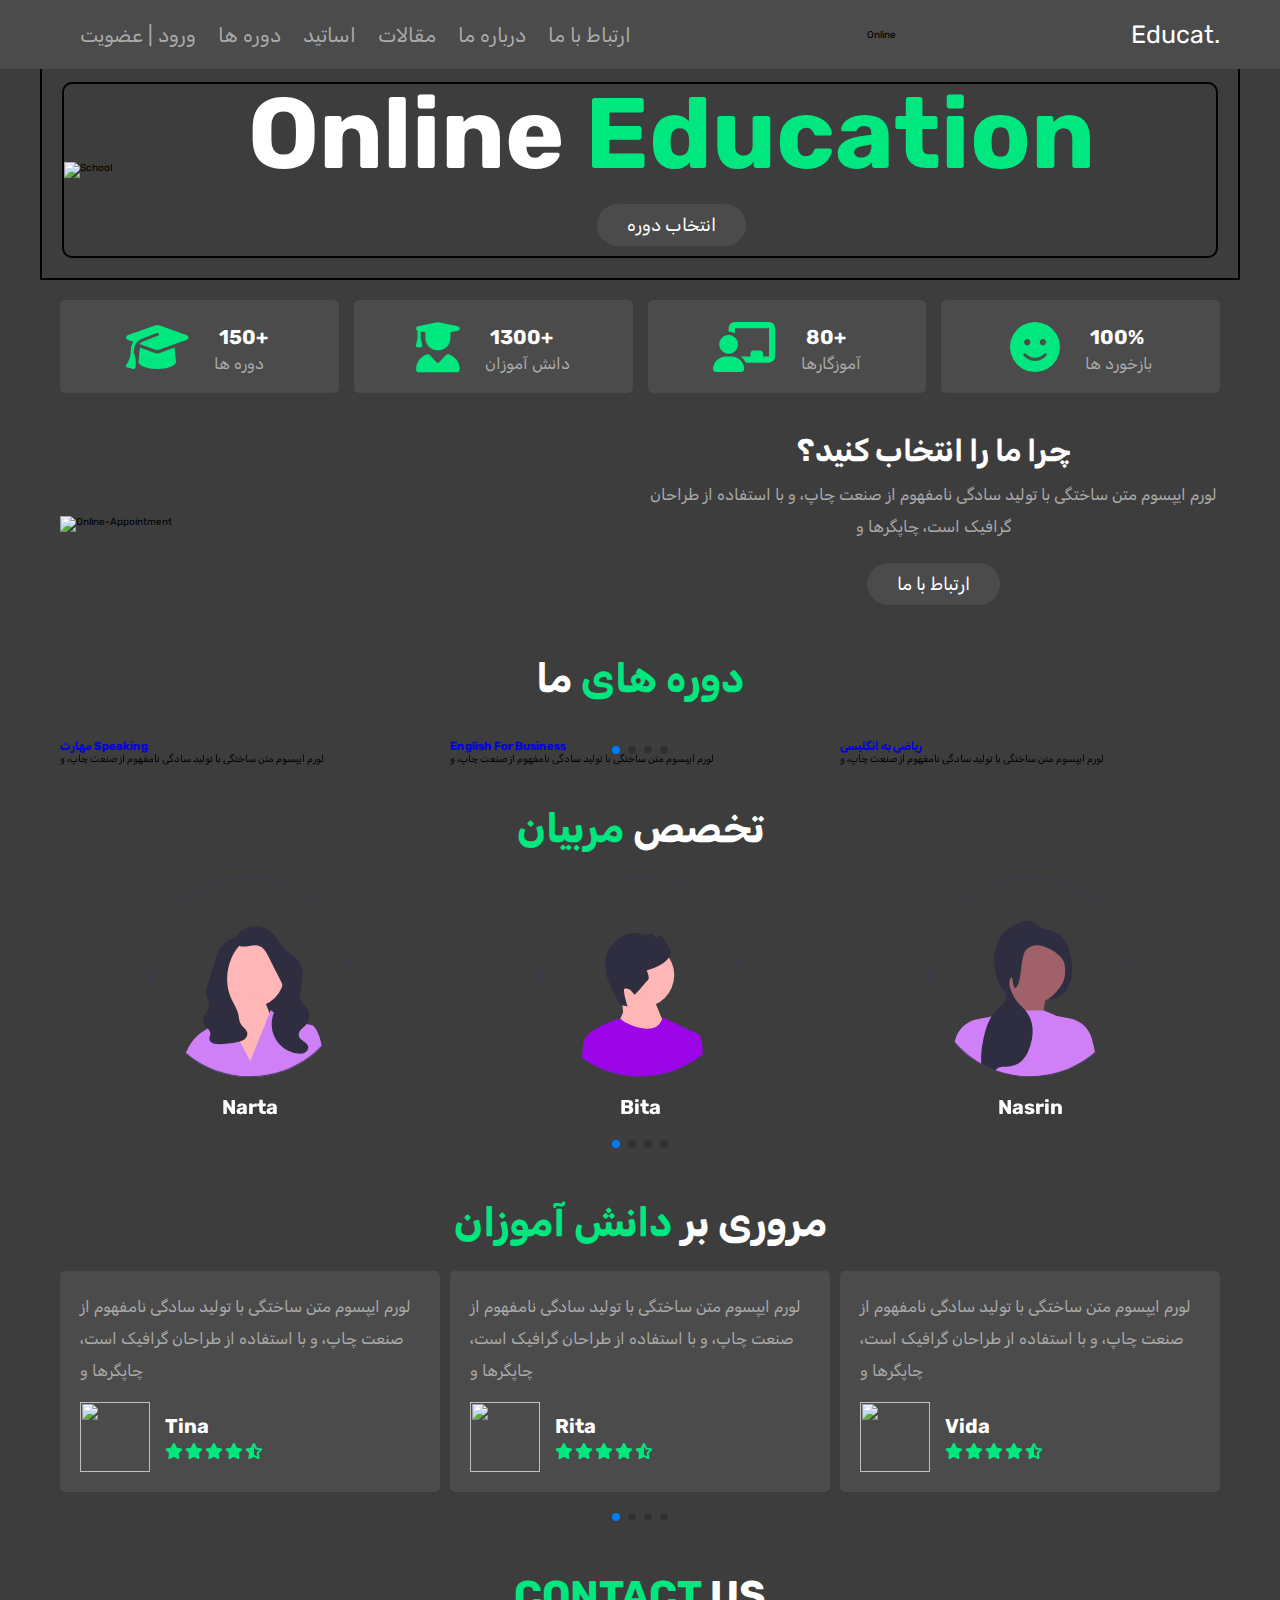
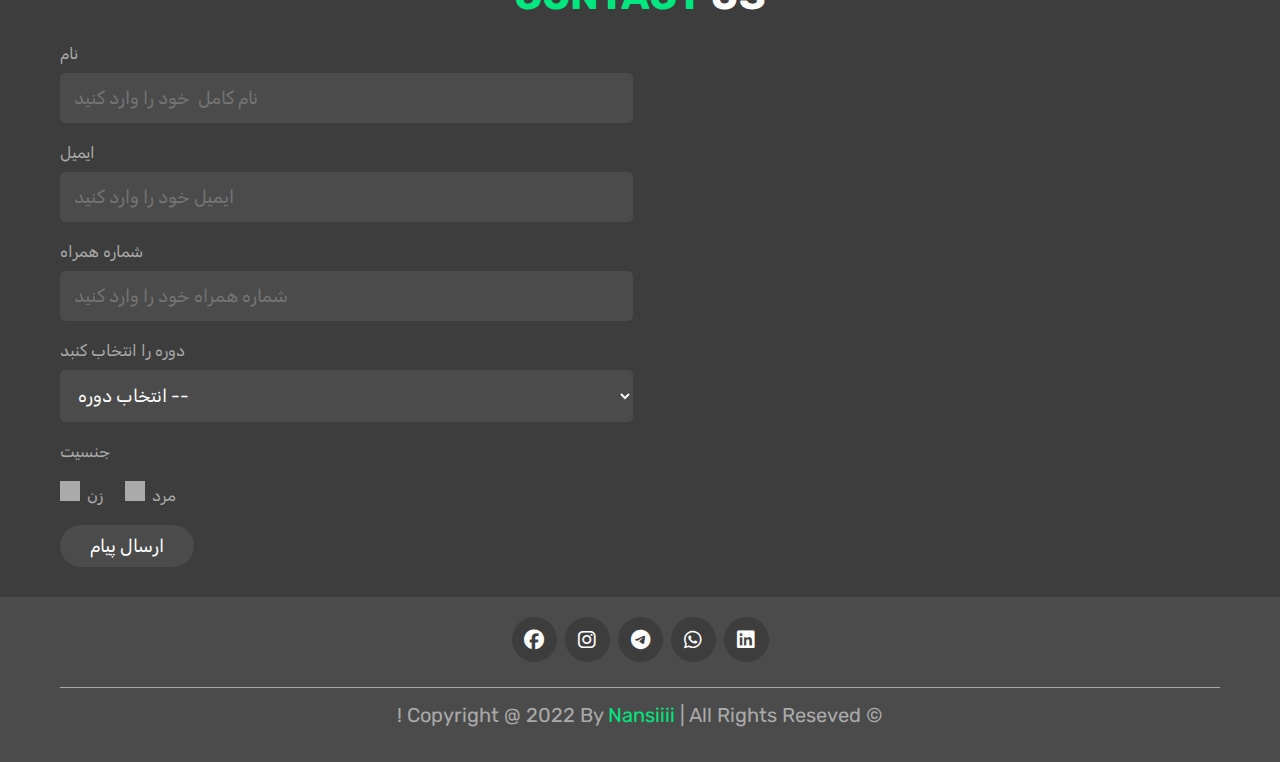
==== index.html @ decacab7 "7. static home page" ====
<!DOCTYPE html>
<html lang="fa">
<head>
    <meta charset="UTF-8">
    <meta http-equiv="X-UA-Compatible" content="IE=edge">
    <meta name="viewport" content="width=device-width, initial-scale=1.0">
    <!-- font awesome cdn link -->
    <link rel="stylesheet" href="https://cdnjs.cloudflare.com/ajax/libs/font-awesome/6.3.0/css/all.min.css">

    <!-- <link rel="stylesheet" href="/localcdn/cdnlocal.css"> -->

    <!-- custom css file link -->
    <link rel="stylesheet" href="css/style.css">
    <title>Document</title>
    <!-- swiper css link -->
    <link rel="stylesheet" href="https://cdn.jsdelivr.net/npm/swiper@9/swiper-bundle.min.css"
/>
</head>
<body>
    <!-- header Start -->
    <header class="header">

        <section class="flex">

            <div id="menu-btn" class="fas fa-bars"></div>

            <nav class="navbar">
                <a href="#contact">ارتباط با ما</a>
                <a href="#about">درباره ما</a>
                <a href="#teachers">مقالات</a>
                <a href="#review">اساتید</a>
                <a href="#courses">دوره ها</a>
                <a href="pages/login-form.html">ورود | عضویت</a>
            </nav>

            <p id="online">online</p>

            <a href="index.html" class="logo">educat.</a>

        </section>
    </header>
    <!-- header End -->

    <!-- home section Start -->
    <section class="home" id="home">
        <div class="row">

            
            <div class="image">
                <img src="images/grapy-boys-going-to-school-together.png" alt="school">
            </div>

            <div class="content">
                <h3>online <span>education</span></h3>
                <!-- <h3>آنلاین <span>آموزش</span></h3> -->
                <a href="#contact" class="btn">انتخاب دوره</a>
            </div>

        </div>
    </section>
    <!-- home section End -->

    <!-- counter section Start -->
    <section class="count">
        <div class="box-container">

            <div class="box">
                <i class="fas fa-graduation-cap"></i>
                <div class="content">
                    <h3>150+</h3>
                    <p>دوره ها</p>
                </div>
            </div>

            <div class="box">
                <i class="fas fa-user-graduate"></i>
                <div class="content">
                    <h3>1300+</h3>
                    <p>دانش آموزان</p>
                </div>
            </div>

            <div class="box">
                <i class="fas fa-chalkboard-user"></i>
                <div class="content">
                    <h3>80+</h3>
                    <p>آموزگارها</p>
                </div>
            </div>

            <div class="box">
                <i class="fas fa-face-smile"></i>
                <div class="content">
                    <h3>100%</h3>
                    <p>بازخورد ها</p>
                </div>
            </div>

        </div>
    </section>
    <!-- counter section End -->

    <!-- about section Start -->

    <section class="about" id="about">
        <div class="row">
            <div class="image">
                <img src="images/grapy-online-appointment-with-a-psychologist.png" alt="online-appointment">
            </div>

            <div class="content">
                <h3>چرا ما را انتخاب کنید؟</h3>
                <p>
                    لورم ایپسوم متن ساختگی با تولید سادگی نامفهوم از صنعت چاپ، 
                    و با استفاده از طراحان گرافیک است، چاپگرها و 
                </p>
                <a href="contact" class="btn">ارتباط با ما</a>
            </div>
        </div>
    </section>


    <!-- about section End -->

    <!-- courses section Start -->
    <section class="courses" id="coursess">
        <h1 class="heading"><span>دوره های</span>  ما </h1>
        <div class="course-slider swiper">
            <div class="swiper-wrapper" id="course-wraper">

                <!-- <div class="course-slide swiper-slide">
                    <img src="images/grapy-man-studies-online-1.png" alt="">
                    <h3><a href="pages/courses.html?course_title=مهارت Speaking">لغات 504</a></h3>
                    <p>لورم ایپسوم متن ساختگی با تولید سادگی نامفهوم از صنعت چاپ، و </p>
                </div> -->

            </div>

            <div class="swiper-pagination"></div>
            
        </div>
    </section>
    <!-- courses section End -->

    <!-- teachers section Start -->
    <section class="teachers" id="teachers">
            <h1 class="heading">تخصص <span>مربیان</span></h1>
            <div class="swiper teachers-slider">
                <div class="swiper-wrapper" id="teachers-wrapper">

                    <!-- <div class="swiper-slide slide">
                        <img src="images/undraw_female_avatar_efig.svg" alt="">
                        <div class="share">
                            <a href="" class="fab fa-instagram"></a>
                            <a href="" class="fab fa-telegram"></a>
                            <a href="" class="fab fa-whatsapp"></a>
                            <a href="" class="fab fa-linkedin"></a>
                        </div>
                        <h3>Nasrin</h3>
                    </div> -->

                </div>
                
                <div class="swiper-pagination"></div>
                
            </div>
    </section>
    <!-- teachers section End -->

    <!-- reviews section Start -->
    <section class="reviwes" id="reviews">
        <h1 class="heading">مروری بر <span>دانش آموزان </span></h1>
        <div class="swiper reviews-slider">
            <div class="swiper-wrapper" id="students-wrapper">

                <!-- <div class="swiper-slide slide">
                    <p>لورم ایپسوم متن ساختگی با تولید سادگی نامفهوم از صنعت چاپ، 
                        و با استفاده از طراحان گرافیک است، چاپگرها و 
                    </p>
                    <div class="user">
                        <img src="images/student/casual-life-3d-young-woman-working-on-laptop-and-showing-v-sign.png" alt="">
                        <div class="user-info">
                            <h3>sssss</h3>
                            <div class="stars">
                                <i class="fas fa-star"></i>
                                <i class="fas fa-star"></i>
                                <i class="fas fa-star"></i>
                                <i class="fas fa-star"></i>
                                <i class="fas fa-star-half-alt"></i>
                            </div>
                        </div>
                    </div>
                </div> -->

            </div>

            <div class="swiper-pagination"></div>

        </div>
    </section>
    <!-- reviews section End -->

    <!-- contact section Start -->
    <section class="contact" id="contact">
        <h2 class="heading"><span>contact</span> us</h2>
        <div class="row">
            
            <form action="" method="post">
                <label for="name">نام</label>
                <input type="text" name="name" required placeholder="نام کامل  خود را وارد کنید" maxlength="50" class="box">
                <label for="email">ایمیل</label>
                <input type="email" name="email" required placeholder="ایمیل خود را وارد کنید" maxlength="50" class="box">
                <label for="number">شماره همراه</label>
                <input type="number" name="number" required placeholder="شماره همراه خود را وارد کنید" max="999999999" min="0" class="box" onkeypress="if(this.value.length == 10) return false;">
                <label for="">دوره را انتخاب کنبد</label>
                <select name="courses" class="box" required>
                    <option value="" disabled selected>انتخاب دوره --</option>
                    <option value="504 words">لغات 504</option>
                    <option value="1100 words">لغات 1100</option>
                    <option value="math">ریاضی به انگلیسی</option>
                    <option value="English for Business">English for Business</option>
                    <option value="Speaking">Speaking  مهارت</option>
                    <option value="listening"> listening مهارت</option>
                    <option value="Writing">Writing مهارت</option>
                    <option value="Reading">Reading مهارت</option>
                    <option value="free discussion">free discussion</option>
                </select>
                <label for="gender">جنسیت </label>
                <div class="radio">
                    <input type="radio" name="gender" value="male" id="male">
                    <label for="male">مرد</label>
                    <input type="radio" name="gender" value="female" id="female">
                    <label for="female">زن</label>
                </div>
                <input type="submit" value="ارسال پیام" class="btn" name="send">
            </form>

            <div class="image">
                <img src="images/grapy-chat-dialog-with-support-service-1.png" alt="">
            </div>

        </div>
    </section>
    <!-- contact section End -->

    <!-- footer section Start -->
        <footer class="footer" id="footer">
            <section>
                <div class="share">
                    <a href="" class="fab fa-facebook"></a>
                    <a href="" class="fab fa-instagram"></a>
                    <a href="" class="fab fa-telegram"></a>
                    <a href="" class="fab fa-whatsapp"></a>
                    <a href="" class="fab fa-linkedin"></a>
                </div>

                <div class="credit"> ! copyright @ 2022 by <span>Nansiiii</span> | all rights reseved &copy;</div>

            </section>
        </footer>
    <!-- footer section End -->











    <!-- swioer js link -->
    <script src="https://cdn.jsdelivr.net/npm/swiper@9/swiper-bundle.min.js"></script>
    <!-- custom js file link -->
    <script src="js/script.js"></script>
    <!-- <script src="js/test.js"></script> -->
    
</body>
</html>
---- css/style.css ----
@import url("https://fonts.googleapis.com/css2?family=Rubik:wght@300;400;500;600&display=swap");
/* @font-face {
    font-family: 'Rubik';
    src: url(../fonts/Rubik-VariableFont_wght.ttf) format('truetype'),
         url(../fonts/Rubik-Italic-VariableFont_wght.ttf);
} */
* {
  font-family: "Rubik", sans-serif;
  margin: 0;
  padding: 0;
  box-sizing: border-box;
  outline: none;
  border: none;
  text-decoration: none;
  transition: 0.2s linear;
  text-transform: capitalize;
}

html {
  font-size: 62.5%;
  overflow-x: hidden;
  scroll-behavior: smooth;
  scroll-padding-top: 8rem;
}

body {
  background-color: #3d3d3d;
}
body section {
  max-width: 1200px;
  margin: 0 auto;
  padding: 2rem;
}

.btn {
  display: inline-block;
  margin-top: 1rem;
  margin-bottom: 1rem;
  background-color: #4b4b4b;
  font-size: 1.8rem;
  color: #fff;
  padding: 1rem 3rem;
  border-radius: 5rem;
  cursor: pointer;
}

.btn:hover {
  background-color: #fff;
  color: #3d3d3d;
}

.heading {
  margin-bottom: 2.5rem;
  text-align: center;
  font-size: 4rem;
  color: #fff;
  text-transform: uppercase;
}
.heading span {
  text-transform: uppercase;
  color: #00E77F;
}

.header {
  background-color: #4b4b4b;
  position: fixed;
  top: 0;
  left: 0;
  right: 0;
  z-index: 1000;
}
.header .flex {
  position: relative;
  display: flex;
  align-items: center;
  justify-content: space-between;
}
.header .flex .logo {
  font-size: 2.5rem;
  color: #fff;
}
.header .flex .navbar a {
  margin-left: 2rem;
  color: #aaa;
  font-size: 2rem;
}
.header .flex .navbar a:hover {
  color: #00E77F;
}
.header .flex #menu-btn {
  cursor: pointer;
  color: #fff;
  font-size: 2.5rem;
  display: none;
}

.home {
  margin-top: 6rem;
  border: 2px solid #020202;
}
.home .row {
  display: flex;
  align-items: center;
  justify-content: center;
  flex-wrap: wrap-reverse;
  gap: 1.5rem;
  border: 2px solid #020202;
  border-radius: 10px;
}
.home .row .content {
  flex: 1 1 40rem;
  text-align: center;
}
.home .row .content h3 {
  margin-bottom: 1rem;
  font-size: 10rem;
  color: #fff;
  line-height: 1;
}
.home .row .content h3 span {
  color: #00E77F;
}
.home .row .img {
  flex: 1 1 40rem;
  /* border: 2px solid $borderBlack; */
}
.home .row .img img {
  width: 100%;
}

.count .box-container {
  display: grid;
  grid-template-columns: repeat(4, 1fr);
  gap: 1.5rem;
  align-items: flex-start;
}
.count .box-container .box {
  background-color: #4b4b4b;
  border-radius: 0.5rem;
  padding: 2rem;
  display: flex;
  align-items: center;
  justify-content: center;
  gap: 2.5rem;
}
.count .box-container .box i {
  font-size: 5rem;
  color: #00E77F;
}
.count .box-container .box .content h3 {
  font-size: 2rem;
  color: #fff;
  margin: 0.5rem;
}
.count .box-container .box .content p {
  font-size: 1.6rem;
  color: #aaa;
}

.about .row {
  display: flex;
  align-items: center;
  gap: 1.5rem;
  flex-wrap: wrap;
}
.about .row .image {
  flex: 1 1 40rem;
}
.about .row .image img {
  width: 100%;
}
.about .row .content {
  text-align: center;
  flex: 1 1 40rem;
}
.about .row .content h3 {
  font-size: 3rem;
  color: #fff;
}
.about .row .content p {
  padding: 1rem 0;
  line-height: 2;
  font-size: 1.6rem;
  color: #aaa;
}

.courses .course-slider .swiper-wrapper .slide {
  border: 2px solid #020202;
  /* width: 30rem; */
  background-color: #4b4b4b;
  text-align: center;
  padding: 2rem;
  margin-bottom: 4rem;
  -webkit-user-select: none;
     -moz-user-select: none;
          user-select: none;
}
.courses .course-slider .swiper-wrapper .slide img {
  /* width: 100%; */
  height: 24rem;
}
.courses .course-slider .swiper-wrapper .slide h3 {
  margin: 1.5rem;
  font-size: 2rem;
  color: #fff;
}
.courses .course-slider .swiper-wrapper .slide p {
  line-height: 2;
  font-size: 1.6rem;
  color: #aaa;
}

.swiper-pagination-bullet {
  background-color: #fff;
}

.swiper-pagination-bullet-active {
  background-color: #00E77F;
}

.teachers .teachers-slider .swiper-wrapper .slide {
  position: relative;
  /* width: 40rem; */
  overflow: hidden;
  margin-bottom: 4rem;
  -webkit-user-select: none;
     -moz-user-select: none;
          user-select: none;
}
.teachers .teachers-slider .swiper-wrapper .slide img {
  height: 20rem;
  width: 100%;
  /* object-fit: cover; */
  border-radius: 0.5rem;
}
.teachers .teachers-slider .swiper-wrapper .slide .share {
  position: absolute;
  top: 1rem;
  left: -10rem;
}
.teachers .teachers-slider .swiper-wrapper .slide .share a {
  font-size: 2rem;
  display: block;
  margin-top: 1rem;
  height: 4.5rem;
  width: 4.5rem;
  line-height: 4.5rem;
  border-radius: 0.5rem;
  background-color: #fff;
  color: #3d3d3d;
  text-align: center;
}
.teachers .teachers-slider .swiper-wrapper .slide .share a:hover {
  background-color: #00E77F;
  color: #fff;
}
.teachers .teachers-slider .swiper-wrapper .slide:hover.share {
  left: 2rem;
}
.teachers .teachers-slider .swiper-wrapper .slide h3 {
  margin-top: 1.5rem;
  font-size: 2rem;
  color: #fff;
  text-align: center;
}

.reviwes .reviews-slider .swiper-wrapper .slide {
  /* width: 35rem; */
  border-radius: 0.5rem;
  background-color: #4b4b4b;
  padding: 2rem;
  margin-bottom: 4rem;
  -webkit-user-select: none;
     -moz-user-select: none;
          user-select: none;
}
.reviwes .reviews-slider .swiper-wrapper .slide p {
  line-height: 2;
  font-size: 1.6rem;
  color: #aaa;
}
.reviwes .reviews-slider .swiper-wrapper .slide .user {
  display: flex;
  align-items: center;
  gap: 1.5rem;
  margin-top: 1.5rem;
}
.reviwes .reviews-slider .swiper-wrapper .slide .user img {
  height: 7rem;
  width: 7rem;
  /* border-radius: 50%; */
  -o-object-fit: contain;
     object-fit: contain;
}
.reviwes .reviews-slider .swiper-wrapper .slide .user .user-info h3 {
  font-size: 2rem;
  color: #fff;
  margin-bottom: 0.5rem;
}
.reviwes .reviews-slider .swiper-wrapper .slide .user .user-info .stars i {
  font-size: 1.6rem;
  color: #00E77F;
}

.contact .row {
  display: flex;
  align-items: center;
  flex-wrap: wrap;
  gap: 1.5rem;
}
.contact .row .image {
  flex: 1 1 40rem;
}
.contact .row .image img {
  width: 100%;
}
.contact .row form {
  flex: 1 1 40rem;
}
.contact .row form .box {
  width: 100%;
  margin-top: 1rem;
  margin-bottom: 2rem;
  border-radius: 0.5rem;
  background-color: #4b4b4b;
  font-size: 1.8rem;
  color: #fff;
  padding: 1.4rem;
  text-transform: none;
}
.contact .row form label {
  font-size: 1.6rem;
  color: #aaa;
}
.contact .row form .radio {
  margin-top: 2rem;
  margin-bottom: 1rem;
}
.contact .row form .radio label {
  font-size: 1.6rem;
  color: #aaa;
  margin-left: 0.5rem;
  cursor: pointer;
}
.contact .row form .radio #female {
  margin-left: 2rem;
}
.contact .row form .radio #female:checked ~ label[for=female] {
  color: #00E77F;
}
.contact .row form .radio #male:checked ~ label[for=male] {
  color: #00E77F;
}
.contact .row form .radio input {
  -webkit-appearance: none;
     -moz-appearance: none;
          appearance: none;
  height: 2rem;
  width: 2rem;
  background-color: #aaa;
  cursor: pointer;
}
.contact .row form .radio input:checked {
  background-color: #00E77F;
  border-radius: 5rem;
}

.footer {
  background-color: #4b4b4b;
  text-align: center;
}
.footer .share a {
  margin: 0 0.3rem;
  height: 4.5rem;
  width: 4.5rem;
  line-height: 4.5rem;
  border-radius: 50%;
  font-size: 2rem;
  color: #fff;
  background-color: #3d3d3d;
  text-align: center;
}
.footer .share a:hover {
  background-color: #00E77F;
}
.footer .credit {
  /* text-align: center; */
  margin-top: 2.5rem;
  padding: 1.5rem;
  border-top: 0.1rem solid #aaa;
  font-size: 2rem;
  color: #aaa;
}
.footer .credit span {
  color: #00E77F;
}

@media (max-width: 991px) {
  html {
    font-size: 55%;
  }
  .home .row .content h3 {
    font-size: 8rem;
  }
}
@media (max-width: 768px) {
  html {
    font-size: 50%;
  }
  .header .flex #menu-btn {
    display: inline-block;
  }
  .header .flex #menu-btn.fa-times {
    transform: rotate(180deg);
  }
  .header .flex .navbar {
    position: absolute;
    top: 99%;
    left: 0;
    right: 0;
    border-top: 0.1rem solid #aaa;
    border-bottom: 0.1rem solid #aaa;
    background-color: #4b4b4b;
    -webkit-clip-path: polygon(0 0, 100% 0, 100% 0, 0 0);
            clip-path: polygon(0 0, 100% 0, 100% 0, 0 0);
  }
  .header .flex .navbar.active {
    -webkit-clip-path: polygon(0 0, 100% 0, 100% 100%, 0 100%);
            clip-path: polygon(0 0, 100% 0, 100% 100%, 0 100%);
  }
  .header .flex .navbar a {
    display: block;
    margin: 2rem;
  }
  .home .row .content h3 {
    font-size: 6rem;
  }
}
@media (max-width: 690px) {
  .count .box-container {
    grid-template-columns: repeat(auto-fit, minmax(27rem, 1fr));
  }
}
@media (max-width: 450px) {
  html {
    font-size: 50%;
  }
  .home .row .content h3 {
    font-size: 5rem;
  }
  .heading {
    font-size: 3rem;
  }
}/*# sourceMappingURL=style.css.map */
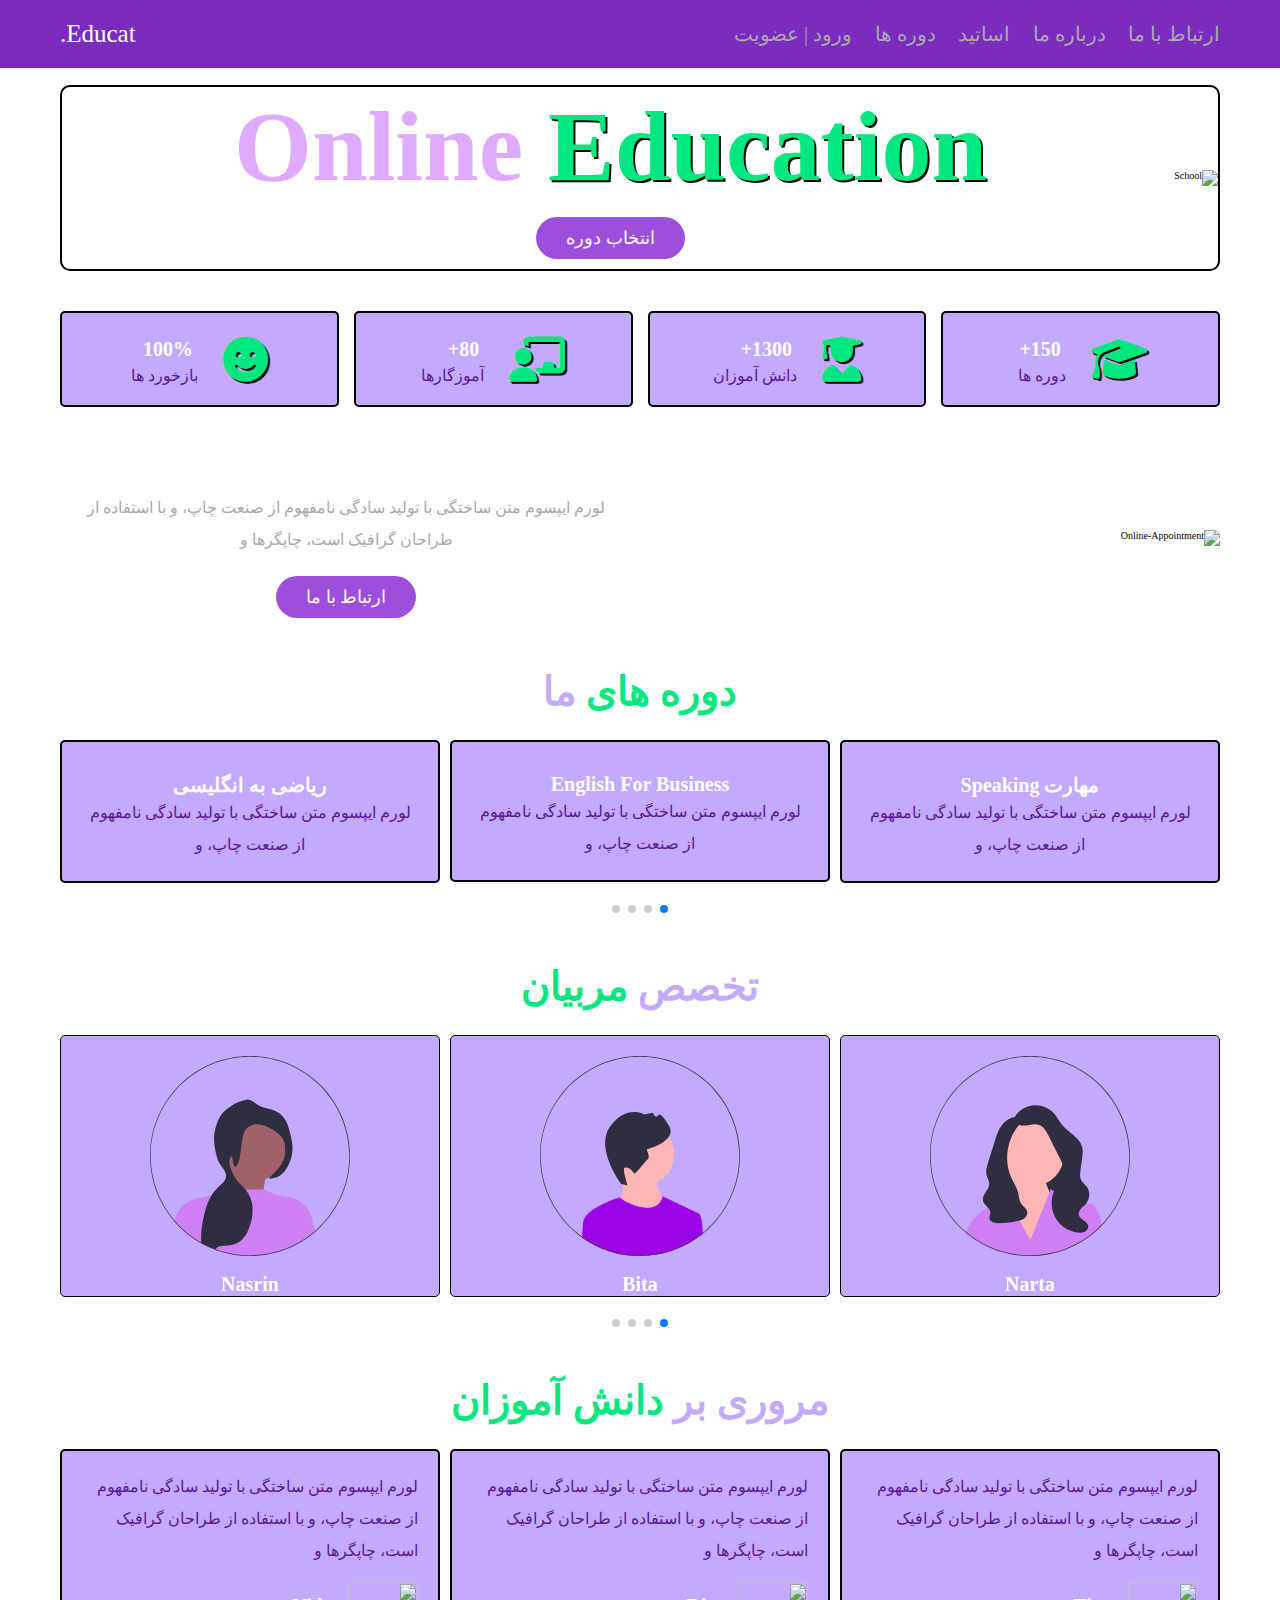
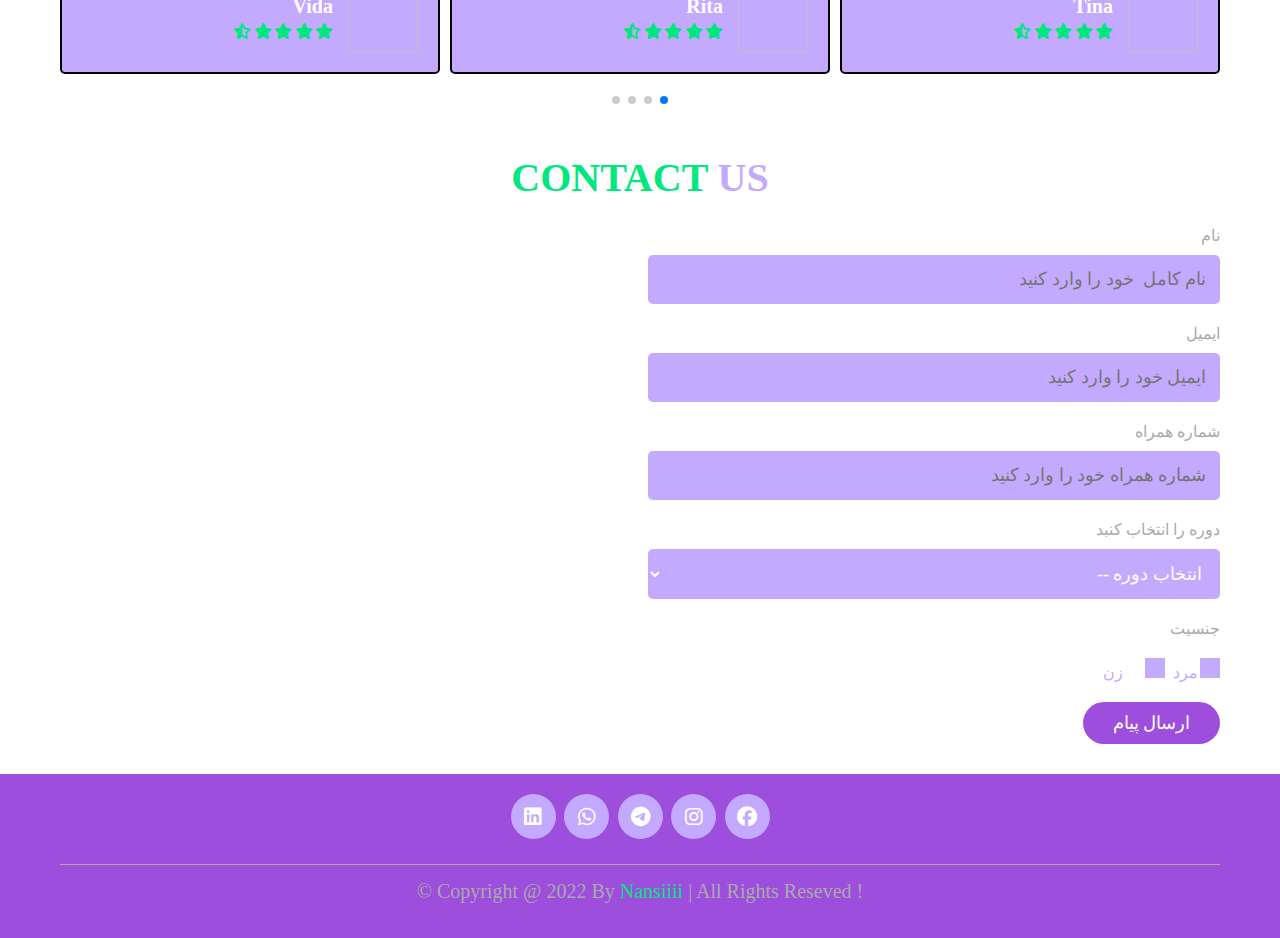
==== commit 66f8467d: "10. change colors" ====
--- a/index.html
+++ b/index.html
@@ -27,13 +27,12 @@
             <nav class="navbar">
                 <a href="#contact">ارتباط با ما</a>
                 <a href="#about">درباره ما</a>
-                <a href="#teachers">مقالات</a>
-                <a href="#review">اساتید</a>
+                <a href="#teachers">اساتید</a>
                 <a href="#courses">دوره ها</a>
                 <a href="pages/login-form.html">ورود | عضویت</a>
             </nav>
 
-            <p id="online">online</p>
+            <button id="switch"></button>
 
             <a href="index.html" class="logo">educat.</a>
 
@@ -123,8 +122,8 @@
     <!-- about section End -->
 
     <!-- courses section Start -->
-    <section class="courses" id="coursess">
-        <h1 class="heading"><span>دوره های</span>  ما </h1>
+    <section class="courses" id="courses">
+        <h2 class="heading"><span>دوره های</span>  ما </h2>
         <div class="course-slider swiper">
             <div class="swiper-wrapper" id="course-wraper">
 
@@ -144,7 +143,7 @@
 
     <!-- teachers section Start -->
     <section class="teachers" id="teachers">
-            <h1 class="heading">تخصص <span>مربیان</span></h1>
+            <h2 class="heading">تخصص <span>مربیان</span></h2>
             <div class="swiper teachers-slider">
                 <div class="swiper-wrapper" id="teachers-wrapper">
 
@@ -169,7 +168,7 @@
 
     <!-- reviews section Start -->
     <section class="reviwes" id="reviews">
-        <h1 class="heading">مروری بر <span>دانش آموزان </span></h1>
+        <h2 class="heading">مروری بر <span>دانش آموزان </span></h2>
         <div class="swiper reviews-slider">
             <div class="swiper-wrapper" id="students-wrapper">
 
--- a/css/style.css
+++ b/css/style.css
@@ -1,11 +1,52 @@
 @import url("https://fonts.googleapis.com/css2?family=Rubik:wght@300;400;500;600&display=swap");
+@font-face {
+  font-family: "amin";
+  src: url(../fonts/amin.ttf) format("truetype");
+}
+@font-face {
+  font-family: "sultan";
+  src: url(../fonts/Sultan\ Adan\ 2Line\ .ttf) format("truetype");
+}
+body {
+  direction: rtl;
+}
+body section {
+  max-width: 1200px;
+  margin: 0 auto;
+  padding: 2rem;
+}
+
+.home-btn {
+  position: fixed;
+  top: 4%;
+  left: 3%;
+  z-index: 1000;
+  font-size: 2.5rem;
+  box-shadow: 0px 0px 20px -6px #fff;
+  height: 4.5rem;
+  width: 4.5rem;
+  border-radius: 20%;
+  background-color: #5a189a;
+  display: flex;
+  align-items: center;
+  justify-content: center;
+}
+.home-btn:hover {
+  background-color: #00E77F;
+}
+.home-btn i {
+  color: #fff;
+  padding: 1rem;
+  text-align: center;
+}
+
 /* @font-face {
     font-family: 'Rubik';
     src: url(../fonts/Rubik-VariableFont_wght.ttf) format('truetype'),
          url(../fonts/Rubik-Italic-VariableFont_wght.ttf);
 } */
 * {
-  font-family: "Rubik", sans-serif;
+  font-family: "amin";
   margin: 0;
   padding: 0;
   box-sizing: border-box;
@@ -23,20 +64,11 @@
   scroll-padding-top: 8rem;
 }
 
-body {
-  background-color: #3d3d3d;
-}
-body section {
-  max-width: 1200px;
-  margin: 0 auto;
-  padding: 2rem;
-}
-
 .btn {
   display: inline-block;
   margin-top: 1rem;
   margin-bottom: 1rem;
-  background-color: #4b4b4b;
+  background-color: #9d4edd;
   font-size: 1.8rem;
   color: #fff;
   padding: 1rem 3rem;
@@ -45,15 +77,15 @@
 }
 
 .btn:hover {
-  background-color: #fff;
-  color: #3d3d3d;
+  background-color: #e0aaff;
+  color: #5a189a;
 }
 
 .heading {
   margin-bottom: 2.5rem;
   text-align: center;
   font-size: 4rem;
-  color: #fff;
+  color: #c4aaff;
   text-transform: uppercase;
 }
 .heading span {
@@ -62,7 +94,7 @@
 }
 
 .header {
-  background-color: #4b4b4b;
+  background-color: #7b2cbf;
   position: fixed;
   top: 0;
   left: 0;
@@ -95,8 +127,7 @@
 }
 
 .home {
-  margin-top: 6rem;
-  border: 2px solid #020202;
+  margin-top: 6.5rem;
 }
 .home .row {
   display: flex;
@@ -113,12 +144,14 @@
 }
 .home .row .content h3 {
   margin-bottom: 1rem;
+  margin-top: 1rem;
   font-size: 10rem;
-  color: #fff;
+  color: #e0aaff;
   line-height: 1;
 }
 .home .row .content h3 span {
   color: #00E77F;
+  text-shadow: 2px 2px #020202;
 }
 .home .row .img {
   flex: 1 1 40rem;
@@ -135,8 +168,9 @@
   align-items: flex-start;
 }
 .count .box-container .box {
-  background-color: #4b4b4b;
-  border-radius: 0.5rem;
+  background-color: #c4aaff;
+  border-radius: 0.5rem;
+  border: 2px solid #020202;
   padding: 2rem;
   display: flex;
   align-items: center;
@@ -144,8 +178,9 @@
   gap: 2.5rem;
 }
 .count .box-container .box i {
-  font-size: 5rem;
-  color: #00E77F;
+  font-size: 4.5rem;
+  color: #00E77F;
+  text-shadow: 2px 2px #020202;
 }
 .count .box-container .box .content h3 {
   font-size: 2rem;
@@ -154,7 +189,7 @@
 }
 .count .box-container .box .content p {
   font-size: 1.6rem;
-  color: #aaa;
+  color: #5a189a;
 }
 
 .about .row {
@@ -184,10 +219,11 @@
   color: #aaa;
 }
 
-.courses .course-slider .swiper-wrapper .slide {
+.courses .course-slider .swiper-wrapper .course-slide {
   border: 2px solid #020202;
+  border-radius: 0.5rem;
   /* width: 30rem; */
-  background-color: #4b4b4b;
+  background-color: #c4aaff;
   text-align: center;
   padding: 2rem;
   margin-bottom: 4rem;
@@ -195,19 +231,19 @@
      -moz-user-select: none;
           user-select: none;
 }
-.courses .course-slider .swiper-wrapper .slide img {
+.courses .course-slider .swiper-wrapper .course-slide img {
   /* width: 100%; */
   height: 24rem;
 }
-.courses .course-slider .swiper-wrapper .slide h3 {
+.courses .course-slider .swiper-wrapper .course-slide h3 a {
   margin: 1.5rem;
   font-size: 2rem;
   color: #fff;
 }
-.courses .course-slider .swiper-wrapper .slide p {
+.courses .course-slider .swiper-wrapper .course-slide p {
   line-height: 2;
   font-size: 1.6rem;
-  color: #aaa;
+  color: #5a189a;
 }
 
 .swiper-pagination-bullet {
@@ -223,19 +259,22 @@
   /* width: 40rem; */
   overflow: hidden;
   margin-bottom: 4rem;
+  padding-top: 2rem;
   -webkit-user-select: none;
      -moz-user-select: none;
           user-select: none;
+  border: 1px solid #020202;
+  border-radius: 0.5rem;
+  background-color: #c4aaff;
 }
 .teachers .teachers-slider .swiper-wrapper .slide img {
   height: 20rem;
   width: 100%;
   /* object-fit: cover; */
-  border-radius: 0.5rem;
 }
 .teachers .teachers-slider .swiper-wrapper .slide .share {
   position: absolute;
-  top: 1rem;
+  top: 4rem;
   left: -10rem;
 }
 .teachers .teachers-slider .swiper-wrapper .slide .share a {
@@ -254,8 +293,8 @@
   background-color: #00E77F;
   color: #fff;
 }
-.teachers .teachers-slider .swiper-wrapper .slide:hover.share {
-  left: 2rem;
+.teachers .teachers-slider .swiper-wrapper .slide:hover .share {
+  left: 3.5rem;
 }
 .teachers .teachers-slider .swiper-wrapper .slide h3 {
   margin-top: 1.5rem;
@@ -267,7 +306,8 @@
 .reviwes .reviews-slider .swiper-wrapper .slide {
   /* width: 35rem; */
   border-radius: 0.5rem;
-  background-color: #4b4b4b;
+  border: 2px solid #020202;
+  background-color: #c4aaff;
   padding: 2rem;
   margin-bottom: 4rem;
   -webkit-user-select: none;
@@ -277,7 +317,7 @@
 .reviwes .reviews-slider .swiper-wrapper .slide p {
   line-height: 2;
   font-size: 1.6rem;
-  color: #aaa;
+  color: #5a189a;
 }
 .reviwes .reviews-slider .swiper-wrapper .slide .user {
   display: flex;
@@ -322,7 +362,7 @@
   margin-top: 1rem;
   margin-bottom: 2rem;
   border-radius: 0.5rem;
-  background-color: #4b4b4b;
+  background-color: #c4aaff;
   font-size: 1.8rem;
   color: #fff;
   padding: 1.4rem;
@@ -338,7 +378,7 @@
 }
 .contact .row form .radio label {
   font-size: 1.6rem;
-  color: #aaa;
+  color: #c4aaff;
   margin-left: 0.5rem;
   cursor: pointer;
 }
@@ -357,7 +397,7 @@
           appearance: none;
   height: 2rem;
   width: 2rem;
-  background-color: #aaa;
+  background-color: #c4aaff;
   cursor: pointer;
 }
 .contact .row form .radio input:checked {
@@ -366,7 +406,7 @@
 }
 
 .footer {
-  background-color: #4b4b4b;
+  background-color: #9d4edd;
   text-align: center;
 }
 .footer .share a {
@@ -377,7 +417,7 @@
   border-radius: 50%;
   font-size: 2rem;
   color: #fff;
-  background-color: #3d3d3d;
+  background-color: #c4aaff;
   text-align: center;
 }
 .footer .share a:hover {
@@ -420,7 +460,7 @@
     right: 0;
     border-top: 0.1rem solid #aaa;
     border-bottom: 0.1rem solid #aaa;
-    background-color: #4b4b4b;
+    background-color: #7b2cbf;
     -webkit-clip-path: polygon(0 0, 100% 0, 100% 0, 0 0);
             clip-path: polygon(0 0, 100% 0, 100% 0, 0 0);
   }
@@ -430,6 +470,7 @@
   }
   .header .flex .navbar a {
     display: block;
+    text-align: center;
     margin: 2rem;
   }
   .home .row .content h3 {
@@ -450,5 +491,6 @@
   }
   .heading {
     font-size: 3rem;
+    color: dd;
   }
 }/*# sourceMappingURL=style.css.map */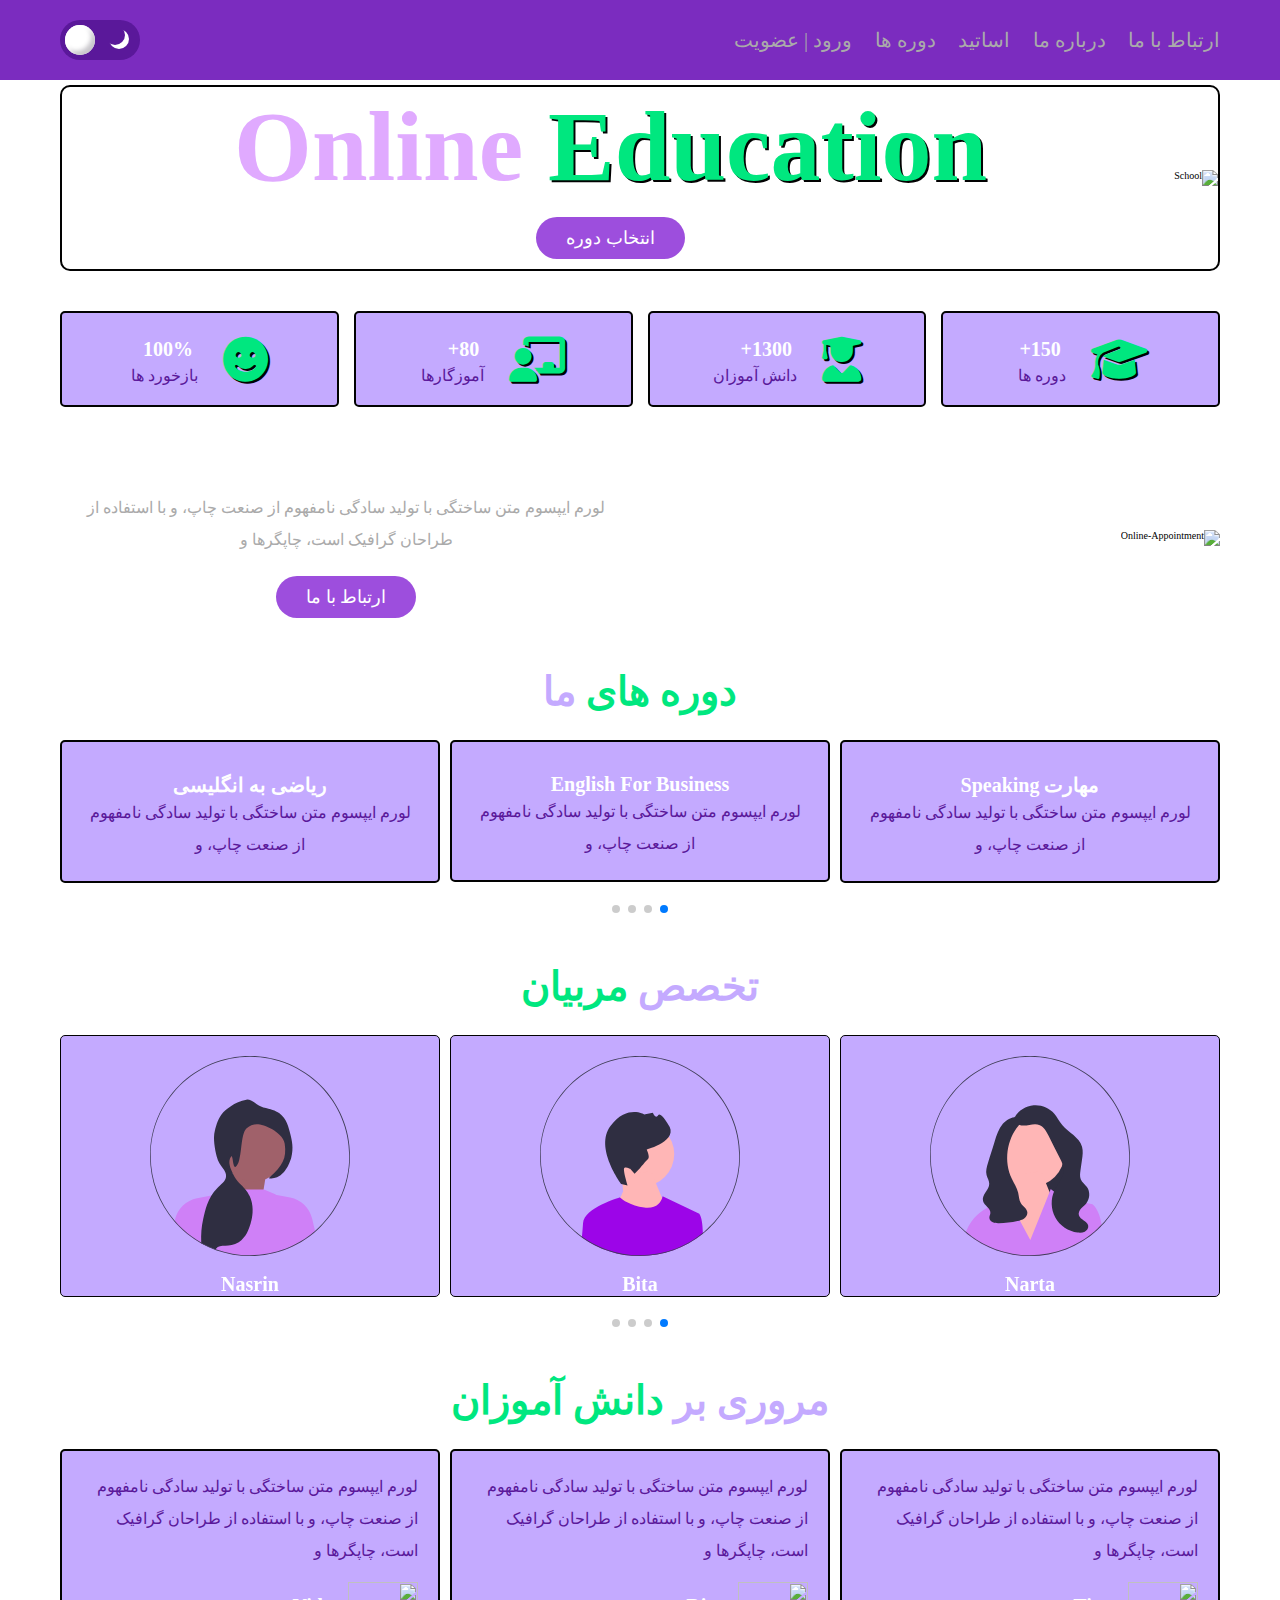
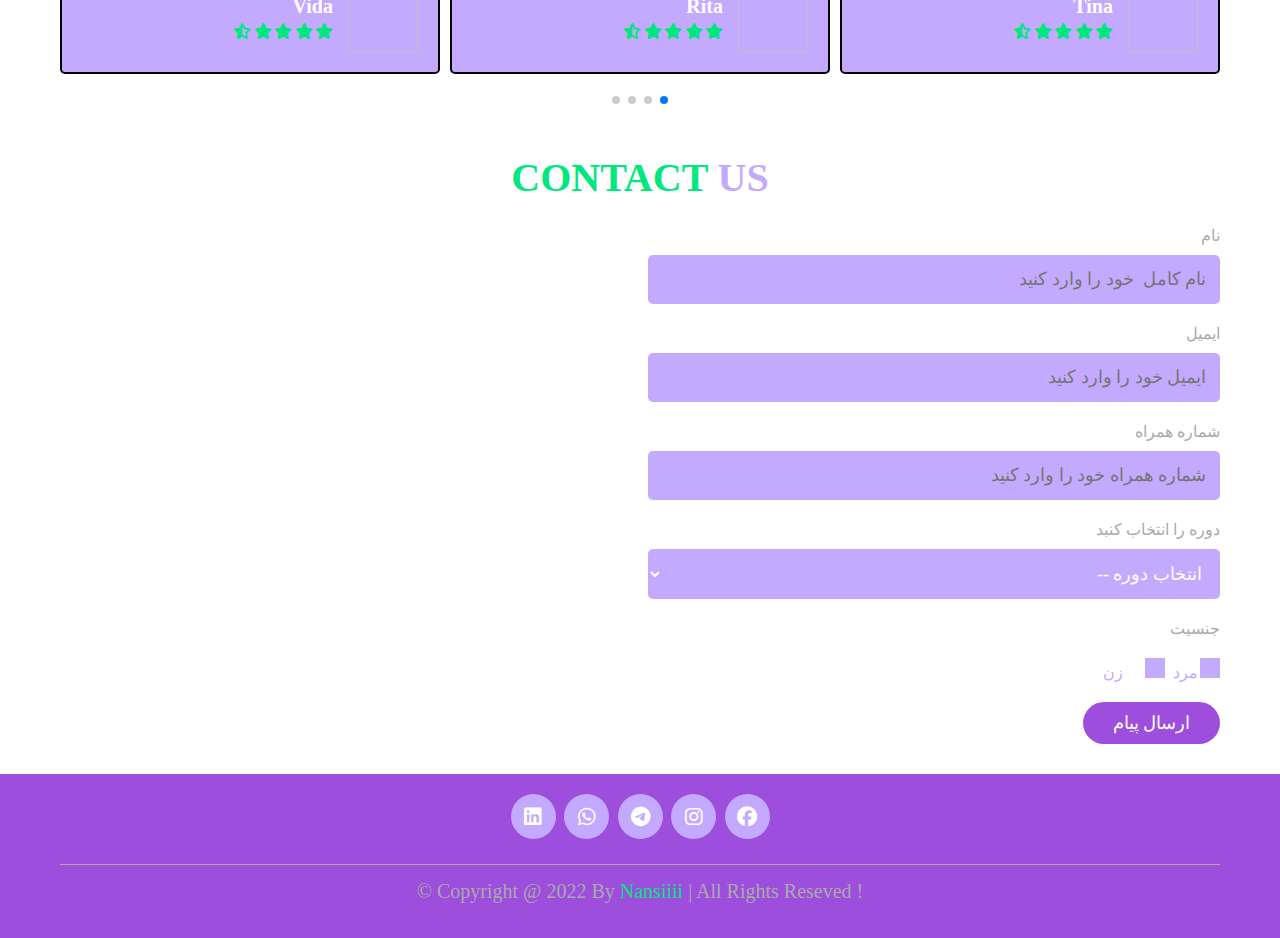
==== commit 5904cae4: "v1" ====
--- a/index.html
+++ b/index.html
@@ -32,9 +32,10 @@
                 <a href="pages/login-form.html">ورود | عضویت</a>
             </nav>
 
-            <button id="switch"></button>
-
-            <a href="index.html" class="logo">educat.</a>
+            <div id="switch">
+                <div class="flicker"></div>
+                <div class="moon"></div>
+            </div>
 
         </section>
     </header>
@@ -272,7 +273,7 @@
     <!-- swioer js link -->
     <script src="https://cdn.jsdelivr.net/npm/swiper@9/swiper-bundle.min.js"></script>
     <!-- custom js file link -->
-    <script src="js/script.js"></script>
+    <script src="js/app.js"></script>
     <!-- <script src="js/test.js"></script> -->
     
 </body>
--- a/css/style.css
+++ b/css/style.css
@@ -18,13 +18,13 @@
 
 .home-btn {
   position: fixed;
-  top: 4%;
+  top: 5%;
   left: 3%;
   z-index: 1000;
   font-size: 2.5rem;
   box-shadow: 0px 0px 20px -6px #fff;
-  height: 4.5rem;
-  width: 4.5rem;
+  height: 4rem;
+  width: 4rem;
   border-radius: 20%;
   background-color: #5a189a;
   display: flex;
@@ -93,6 +93,60 @@
   color: #00E77F;
 }
 
+body.dark {
+  background-color: #3d3d3d;
+  transition: 0.3s;
+}
+body.dark .header {
+  background-color: #4b4b4b;
+}
+body.dark .header .flex #switch {
+  background-color: #3d3d3d;
+}
+body.dark .header .flex #switch .flicker {
+  transform: translateX(4rem);
+}
+body.dark .count .box-container .box {
+  background-color: #4b4b4b;
+}
+body.dark .count .box-container .box .content p {
+  color: #aaa;
+}
+body.dark .courses .course-slider .course-slide {
+  background-color: #4b4b4b;
+}
+body.dark .courses .course-slider .course-slide p {
+  color: #aaa;
+}
+body.dark .teachers .teachers-slider .slide {
+  background-color: transparent;
+  border: none;
+}
+body.dark .reviwes .reviews-slider #students-wrapper .slide {
+  background-color: #4b4b4b;
+}
+body.dark .reviwes .reviews-slider #students-wrapper .slide p {
+  color: #aaa;
+}
+body.dark .contact form .box {
+  background-color: #4b4b4b;
+}
+body.dark .contact form .radio label {
+  color: #aaa;
+}
+body.dark .contact form .radio input {
+  background-color: #aaa;
+}
+body.dark .footer {
+  background-color: #4b4b4b;
+}
+body.dark .footer .share a {
+  background-color: #3d3d3d;
+}
+body.dark .footer .share a:hover {
+  background-color: #00E77F;
+}
+
 .header {
   background-color: #7b2cbf;
   position: fixed;
@@ -107,10 +161,6 @@
   align-items: center;
   justify-content: space-between;
 }
-.header .flex .logo {
-  font-size: 2.5rem;
-  color: #fff;
-}
 .header .flex .navbar a {
   margin-left: 2rem;
   color: #aaa;
@@ -124,6 +174,33 @@
   color: #fff;
   font-size: 2.5rem;
   display: none;
+}
+.header .flex #switch {
+  width: 8rem;
+  height: 4rem;
+  background-color: #5a189a;
+  border-radius: 2rem;
+  position: relative;
+}
+.header .flex #switch .flicker {
+  background-color: #fff;
+  width: 3rem;
+  height: 3rem;
+  border-radius: 1.5rem;
+  position: absolute;
+  top: 0.5rem;
+  left: 0.5rem;
+  transition: 0.3s;
+  box-shadow: inset 4px 4px 4px rgb(255, 255, 255), inset -4px -4px 4px rgba(195, 193, 198, 0.9);
+}
+.header .flex #switch .moon {
+  width: 2rem;
+  height: 2rem;
+  border-radius: 1rem;
+  box-shadow: 4px 4px 0 0 #fff;
+  position: absolute;
+  top: 0.5rem;
+  left: 4.5rem;
 }
 
 .home {
@@ -303,7 +380,7 @@
   text-align: center;
 }
 
-.reviwes .reviews-slider .swiper-wrapper .slide {
+.reviwes .reviews-slider #students-wrapper .slide {
   /* width: 35rem; */
   border-radius: 0.5rem;
   border: 2px solid #020202;
@@ -314,30 +391,30 @@
      -moz-user-select: none;
           user-select: none;
 }
-.reviwes .reviews-slider .swiper-wrapper .slide p {
+.reviwes .reviews-slider #students-wrapper .slide p {
   line-height: 2;
   font-size: 1.6rem;
   color: #5a189a;
 }
-.reviwes .reviews-slider .swiper-wrapper .slide .user {
+.reviwes .reviews-slider #students-wrapper .slide .user {
   display: flex;
   align-items: center;
   gap: 1.5rem;
   margin-top: 1.5rem;
 }
-.reviwes .reviews-slider .swiper-wrapper .slide .user img {
+.reviwes .reviews-slider #students-wrapper .slide .user img {
   height: 7rem;
   width: 7rem;
   /* border-radius: 50%; */
   -o-object-fit: contain;
      object-fit: contain;
 }
-.reviwes .reviews-slider .swiper-wrapper .slide .user .user-info h3 {
+.reviwes .reviews-slider #students-wrapper .slide .user .user-info h3 {
   font-size: 2rem;
   color: #fff;
   margin-bottom: 0.5rem;
 }
-.reviwes .reviews-slider .swiper-wrapper .slide .user .user-info .stars i {
+.reviwes .reviews-slider #students-wrapper .slide .user .user-info .stars i {
   font-size: 1.6rem;
   color: #00E77F;
 }
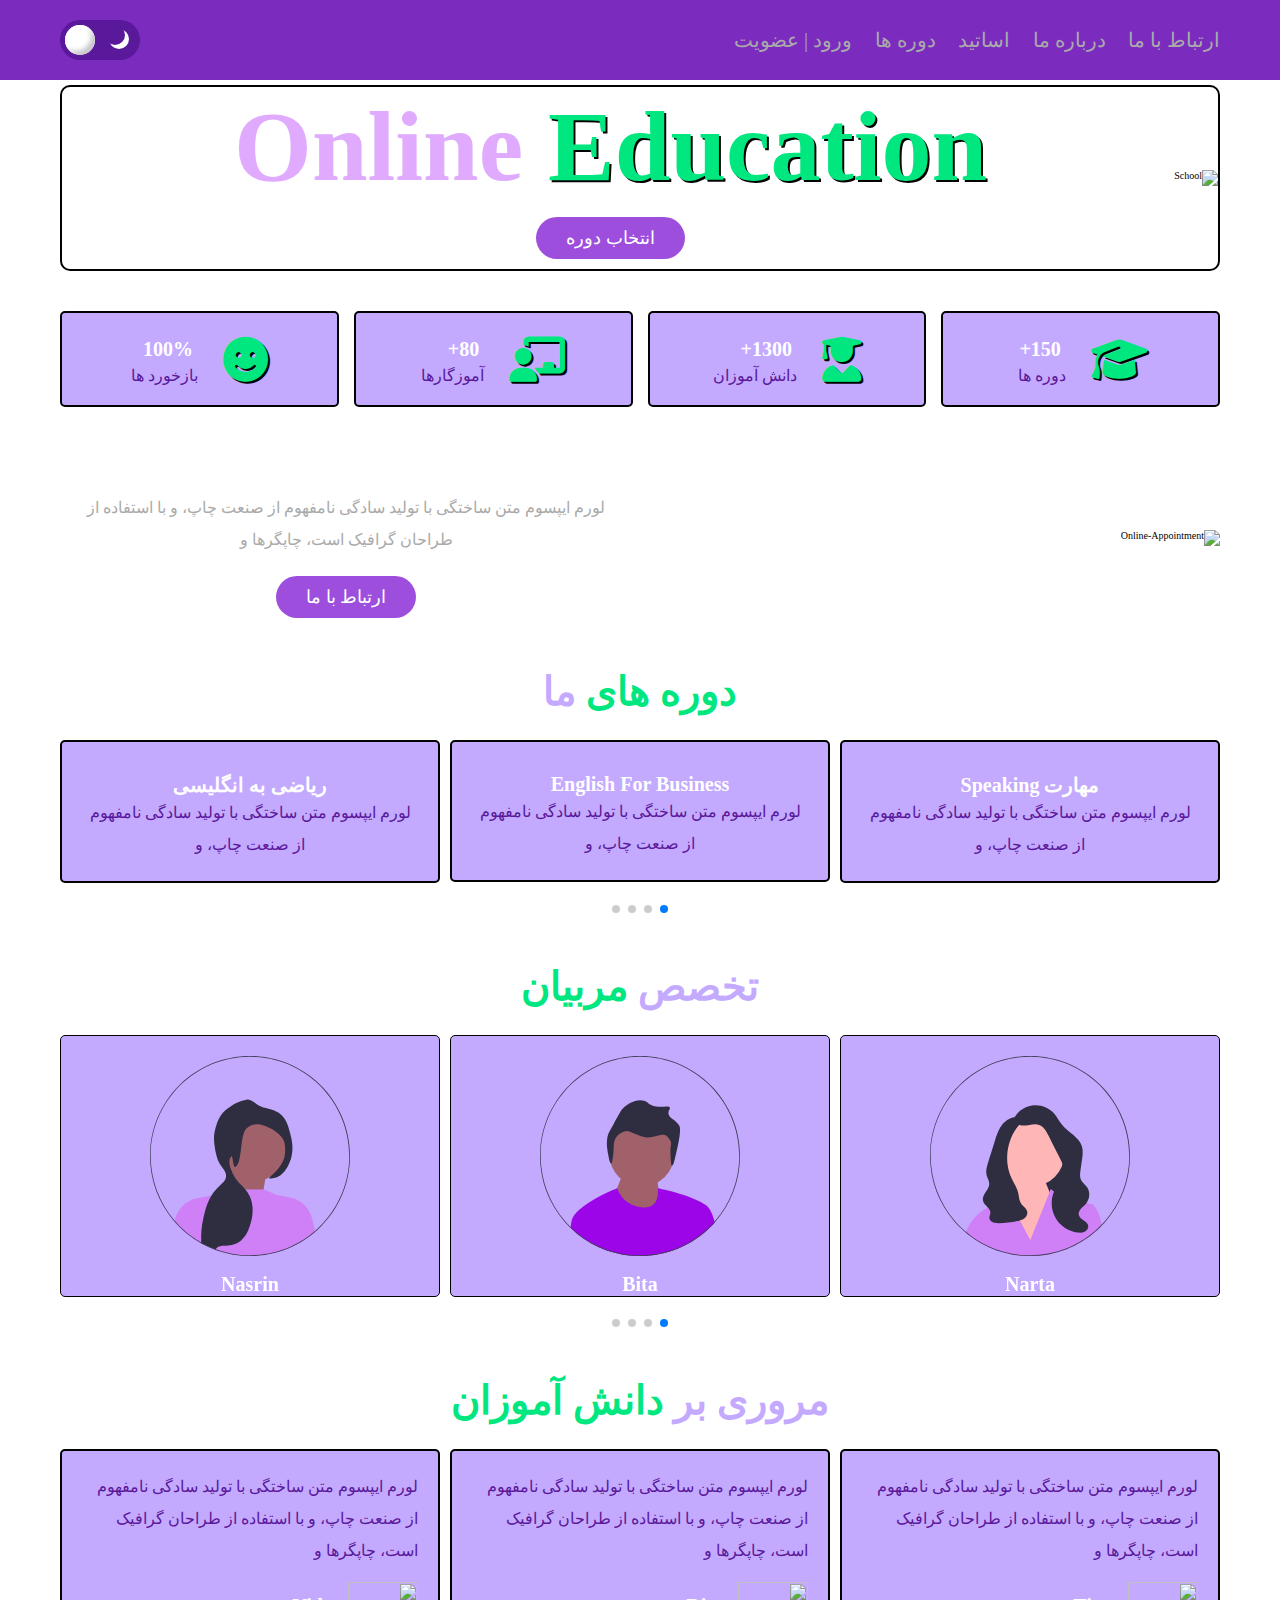
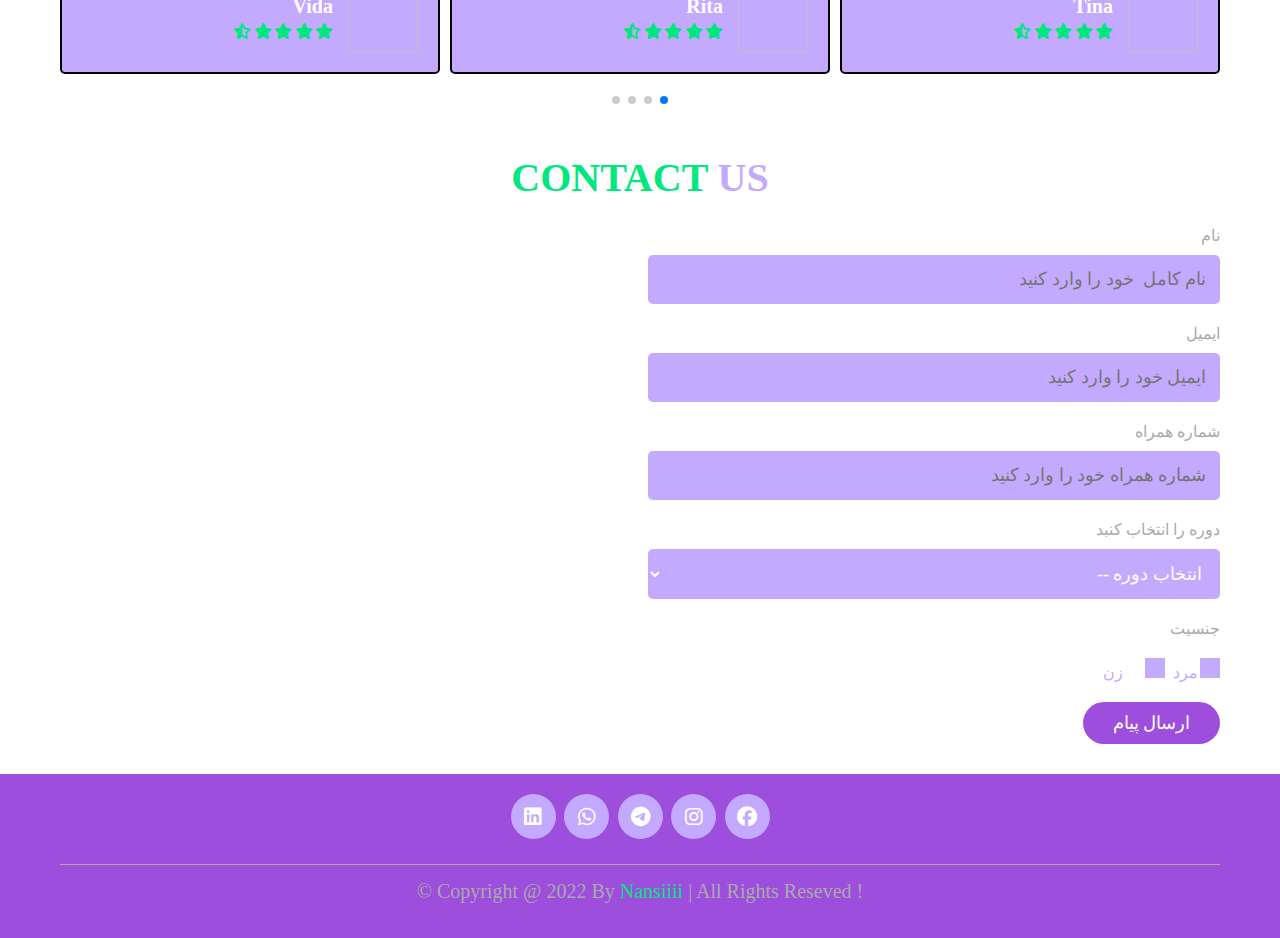
==== commit 070bb67f: "v.1.1" ====
--- a/index.html
+++ b/index.html
@@ -11,7 +11,7 @@
 
     <!-- custom css file link -->
     <link rel="stylesheet" href="css/style.css">
-    <title>Document</title>
+    <title>Home</title>
     <!-- swiper css link -->
     <link rel="stylesheet" href="https://cdn.jsdelivr.net/npm/swiper@9/swiper-bundle.min.css"
 />
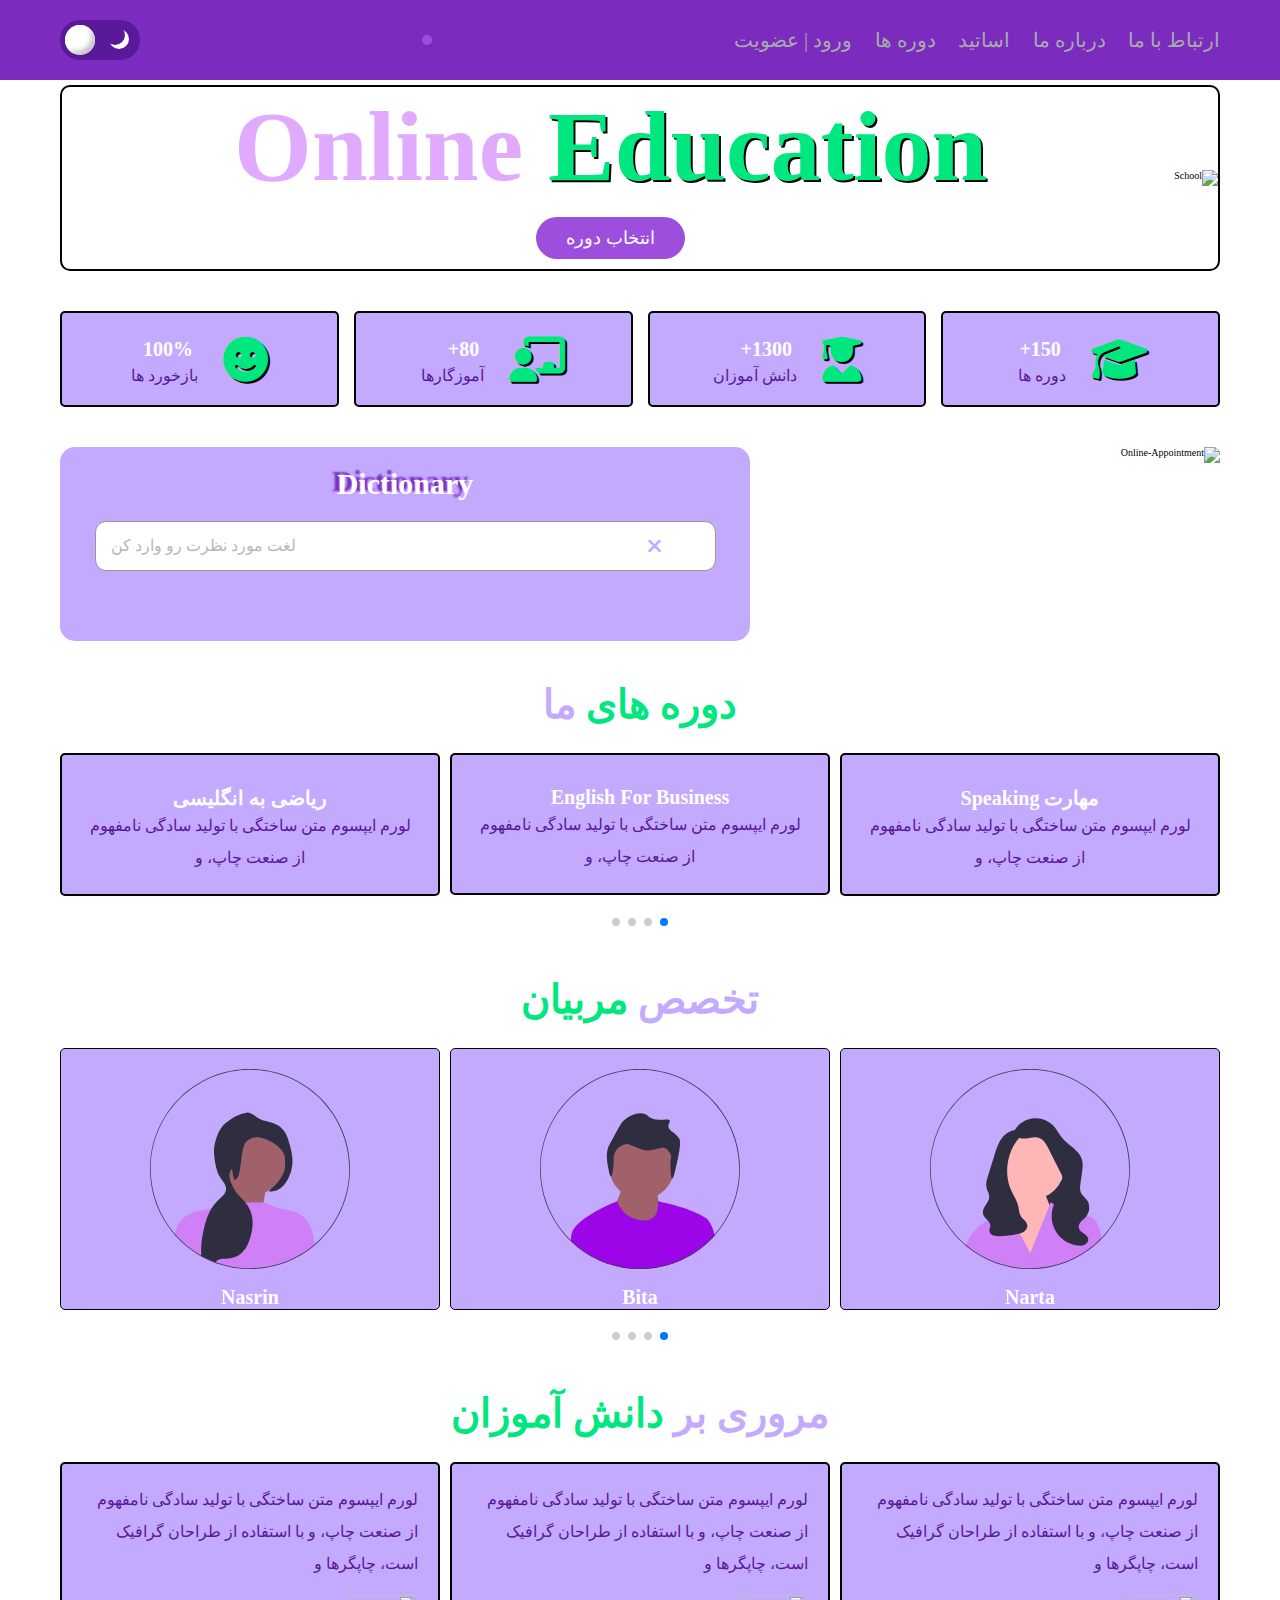
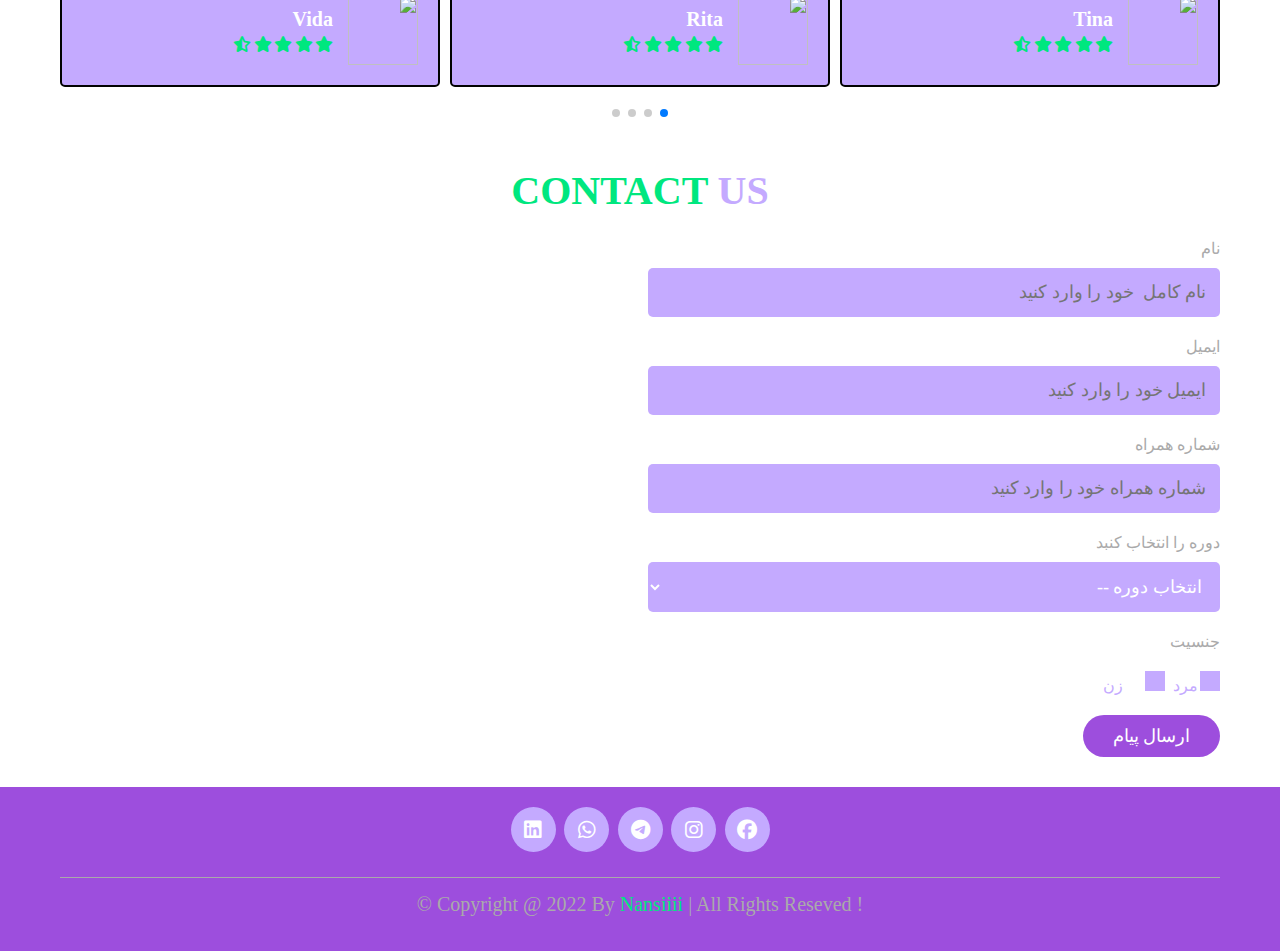
==== commit b55dcdeb: "Dictionary Added" ====
--- a/index.html
+++ b/index.html
@@ -32,6 +32,8 @@
                 <a href="pages/login-form.html">ورود | عضویت</a>
             </nav>
 
+            <div id="MyClockDisplay" class="clock" ></div>
+
             <div id="switch">
                 <div class="flicker"></div>
                 <div class="moon"></div>
@@ -109,12 +111,38 @@
             </div>
 
             <div class="content">
-                <h3>چرا ما را انتخاب کنید؟</h3>
+                <!-- <h3>چرا ما را انتخاب کنید؟</h3>
                 <p>
                     لورم ایپسوم متن ساختگی با تولید سادگی نامفهوم از صنعت چاپ، 
                     و با استفاده از طراحان گرافیک است، چاپگرها و 
                 </p>
-                <a href="contact" class="btn">ارتباط با ما</a>
+                <a href="contact" class="btn">ارتباط با ما</a> -->
+                
+                <div class="dictionary">
+                    <h2 id="dic-title">Dictionary</h2>
+       
+                    <div class="input-wrapper">
+                        <input type="text" class="txtBox" placeholder="لغت مورد نظرت رو وارد کن">
+                        <i class="fa fa-times" aria-hidden="true"></i>
+                    </div>
+
+                    <div class="search-result">
+                    
+                        <p class="description"></p>
+
+                        <div class="volume-box">
+                            <i id="volume" class="fas fa-volume-up"></i>
+                    
+                            <span id="phonetic"></span>
+                        </div>
+                    
+                    
+                        <p id="meaning"></p>
+
+                    </div>
+                </div>
+                
+
             </div>
         </div>
     </section>
@@ -274,6 +302,7 @@
     <script src="https://cdn.jsdelivr.net/npm/swiper@9/swiper-bundle.min.js"></script>
     <!-- custom js file link -->
     <script src="js/app.js"></script>
+    <script src="js/dic-app.js"></script>
     <!-- <script src="js/test.js"></script> -->
     
 </body>
--- a/css/style.css
+++ b/css/style.css
@@ -7,6 +7,25 @@
   font-family: "sultan";
   src: url(../fonts/Sultan\ Adan\ 2Line\ .ttf) format("truetype");
 }
+html {
+  font-size: 62.5%;
+  overflow-x: hidden;
+  scroll-behavior: smooth;
+  scroll-padding-top: 8rem;
+}
+
+body {
+  font-family: "amin";
+  margin: 0;
+  padding: 0;
+  box-sizing: border-box;
+  outline: none;
+  border: none;
+  text-decoration: none;
+  transition: 0.2s linear;
+  text-transform: capitalize;
+}
+
 body {
   direction: rtl;
 }
@@ -22,8 +41,6 @@
   left: 3%;
   z-index: 1000;
   font-size: 2.5rem;
-  box-shadow: 0px 0px 20px -6px #fff;
-  height: 4rem;
   width: 4rem;
   border-radius: 20%;
   background-color: #5a189a;
@@ -34,10 +51,9 @@
 .home-btn:hover {
   background-color: #00E77F;
 }
-.home-btn i {
+.home-btn a i {
   color: #fff;
   padding: 1rem;
-  text-align: center;
 }
 
 /* @font-face {
@@ -100,6 +116,11 @@
 body.dark .header {
   background-color: #4b4b4b;
 }
+body.dark .header .flex .clock {
+  background-color: #3d3d3d;
+  box-shadow: 4px 4px 20px rgba(122, 122, 122, 0.3);
+  color: #e0aaff;
+}
 body.dark .header .flex #switch {
   background-color: #3d3d3d;
 }
@@ -174,6 +195,18 @@
   color: #fff;
   font-size: 2.5rem;
   display: none;
+}
+.header .flex .clock {
+  background-color: #9d4edd;
+  font-family: "Courier New", Courier, monospace;
+  color: #fff;
+  font-weight: 900;
+  font-style: italic;
+  padding: 0.5rem;
+  border-radius: 15rem;
+  text-transform: lowercase;
+  font-size: 2rem;
+  letter-spacing: 7px;
 }
 .header .flex #switch {
   width: 8rem;
@@ -270,30 +303,88 @@
 }
 
 .about .row {
-  display: flex;
-  align-items: center;
-  gap: 1.5rem;
-  flex-wrap: wrap;
+  display: grid;
+  grid-template-columns: 2fr 3fr;
+  gap: 1rem;
 }
 .about .row .image {
-  flex: 1 1 40rem;
+  width: 100%;
 }
 .about .row .image img {
   width: 100%;
 }
 .about .row .content {
-  text-align: center;
-  flex: 1 1 40rem;
-}
-.about .row .content h3 {
+  display: flex;
+  text-align: center;
+  justify-content: center;
+}
+.about .row .content .dictionary {
+  background: #c4aaff;
+  border-radius: 1.5rem;
+  color: #fff;
+  width: 100%;
+  direction: ltr;
+  margin: 0 auto;
+}
+.about .row .content .dictionary #dic-title {
+  padding: 2rem;
+  text-align: center;
   font-size: 3rem;
-  color: #fff;
-}
-.about .row .content p {
-  padding: 1rem 0;
-  line-height: 2;
-  font-size: 1.6rem;
-  color: #aaa;
+  font-family: "Times New Roman", Times, serif;
+  text-shadow: -5px -3px 2px #7b2cbf;
+}
+.about .row .content .dictionary .input-wrapper {
+  position: relative;
+}
+.about .row .content .dictionary .input-wrapper .txtBox {
+  border: 1px solid #999;
+  border-radius: 11px;
+  font-size: 16px;
+  padding: 15px;
+  width: 90%;
+}
+.about .row .content .dictionary .input-wrapper .txtBox:focus {
+  border: 2px solid #9019e6;
+}
+.about .row .content .dictionary .input-wrapper .txtBox::-moz-placeholder {
+  color: #B8B8B8;
+}
+.about .row .content .dictionary .input-wrapper .txtBox::placeholder {
+  color: #B8B8B8;
+}
+.about .row .content .dictionary .input-wrapper .fa-times {
+  font-size: 2rem;
+  color: #c4aaff;
+  position: absolute;
+  top: 30%;
+  left: 85%;
+}
+.about .row .content .dictionary .search-result {
+  padding: 20px;
+}
+.about .row .content .dictionary .search-result .description {
+  font-size: 2rem;
+}
+.about .row .content .dictionary .search-result .volume-box {
+  display: grid;
+  grid-template-columns: 10% 10%;
+}
+.about .row .content .dictionary .search-result .volume-box #volume {
+  font-size: 2.5rem;
+  border-radius: 50%;
+  width: 2rem;
+  height: 2rem;
+  margin-left: 3rem;
+  cursor: pointer;
+  display: none;
+}
+.about .row .content .dictionary .search-result .volume-box #phonetic {
+  margin-left: 2rem;
+  font-size: 2rem;
+}
+.about .row .content .dictionary .search-result #meaning {
+  padding: 1.5rem;
+  font-size: 2rem;
 }
 
 .courses .course-slider .swiper-wrapper .course-slide {
@@ -316,6 +407,9 @@
   margin: 1.5rem;
   font-size: 2rem;
   color: #fff;
+}
+.courses .course-slider .swiper-wrapper .course-slide h3 a:hover {
+  color: #00E77F;
 }
 .courses .course-slider .swiper-wrapper .course-slide p {
   line-height: 2;
@@ -378,6 +472,10 @@
   font-size: 2rem;
   color: #fff;
   text-align: center;
+  cursor: pointer;
+}
+.teachers .teachers-slider .swiper-wrapper .slide h3:hover {
+  color: #00E77F;
 }
 
 .reviwes .reviews-slider #students-wrapper .slide {
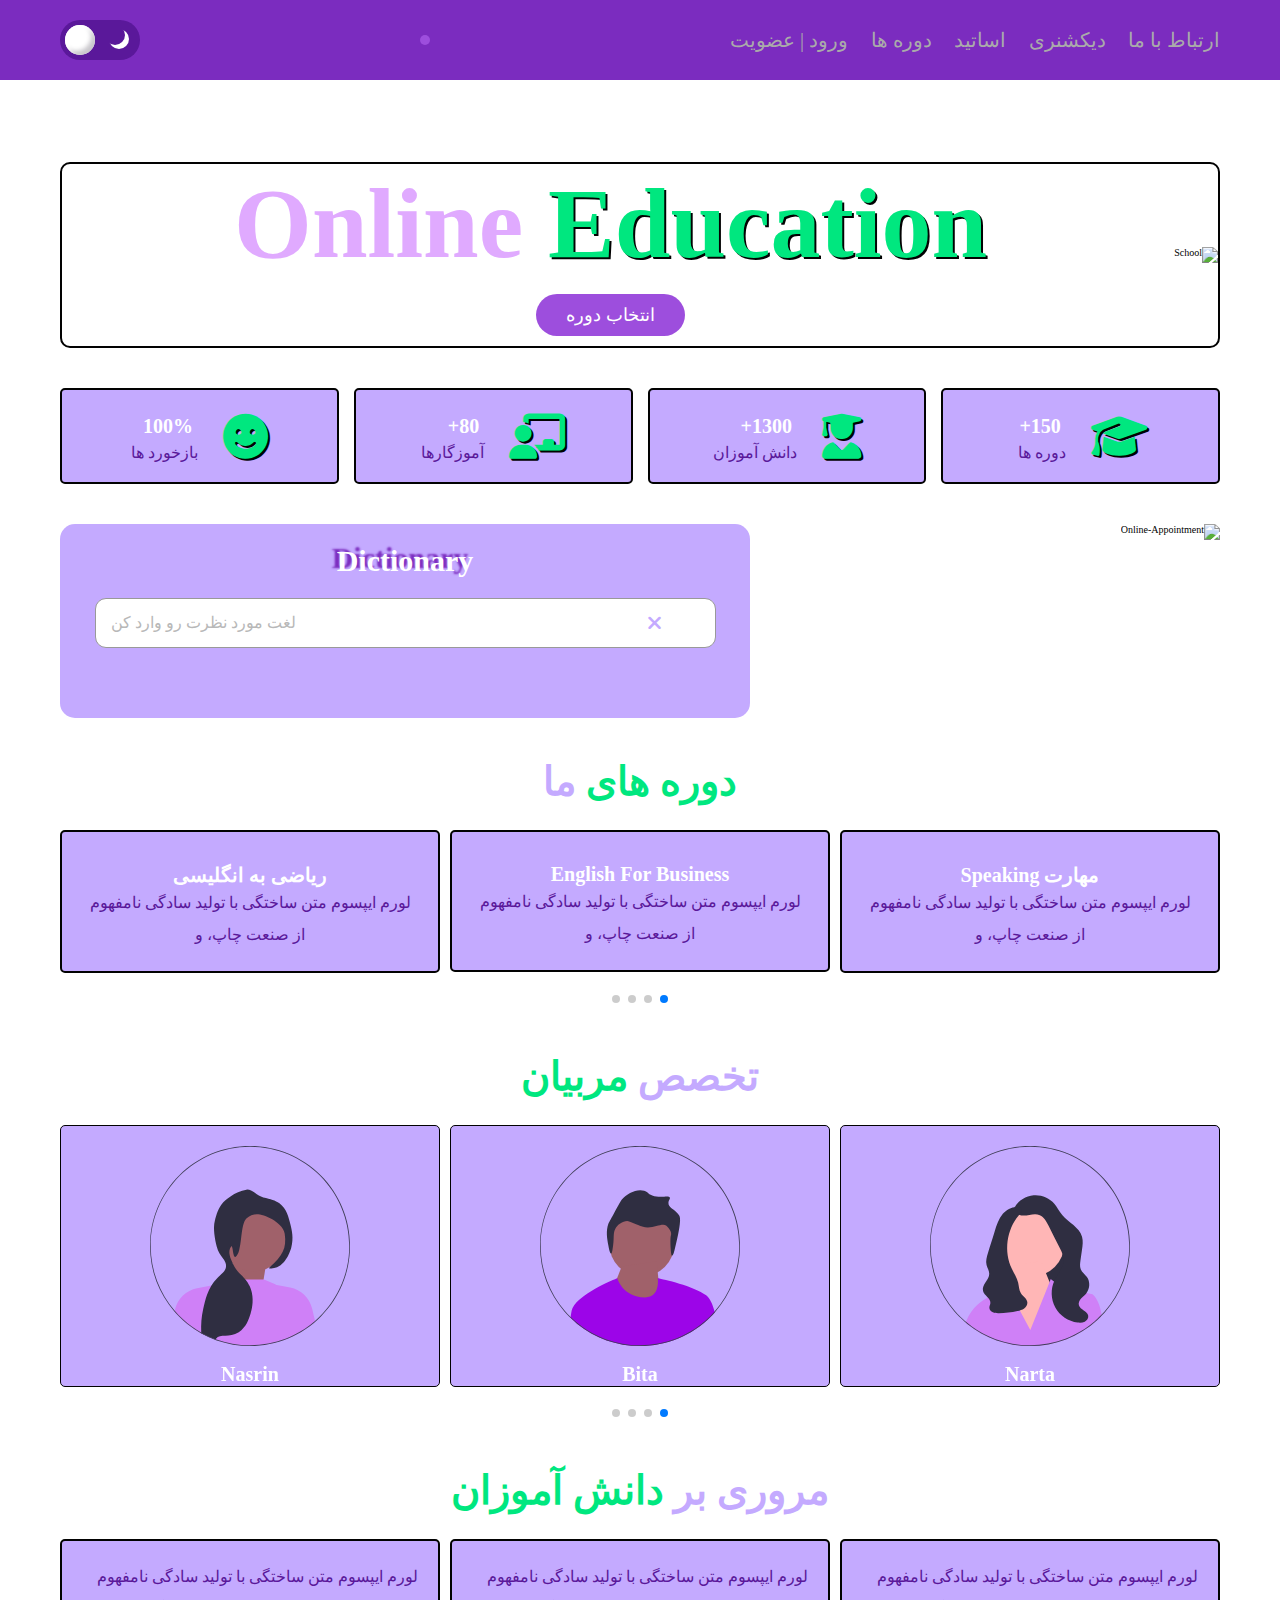
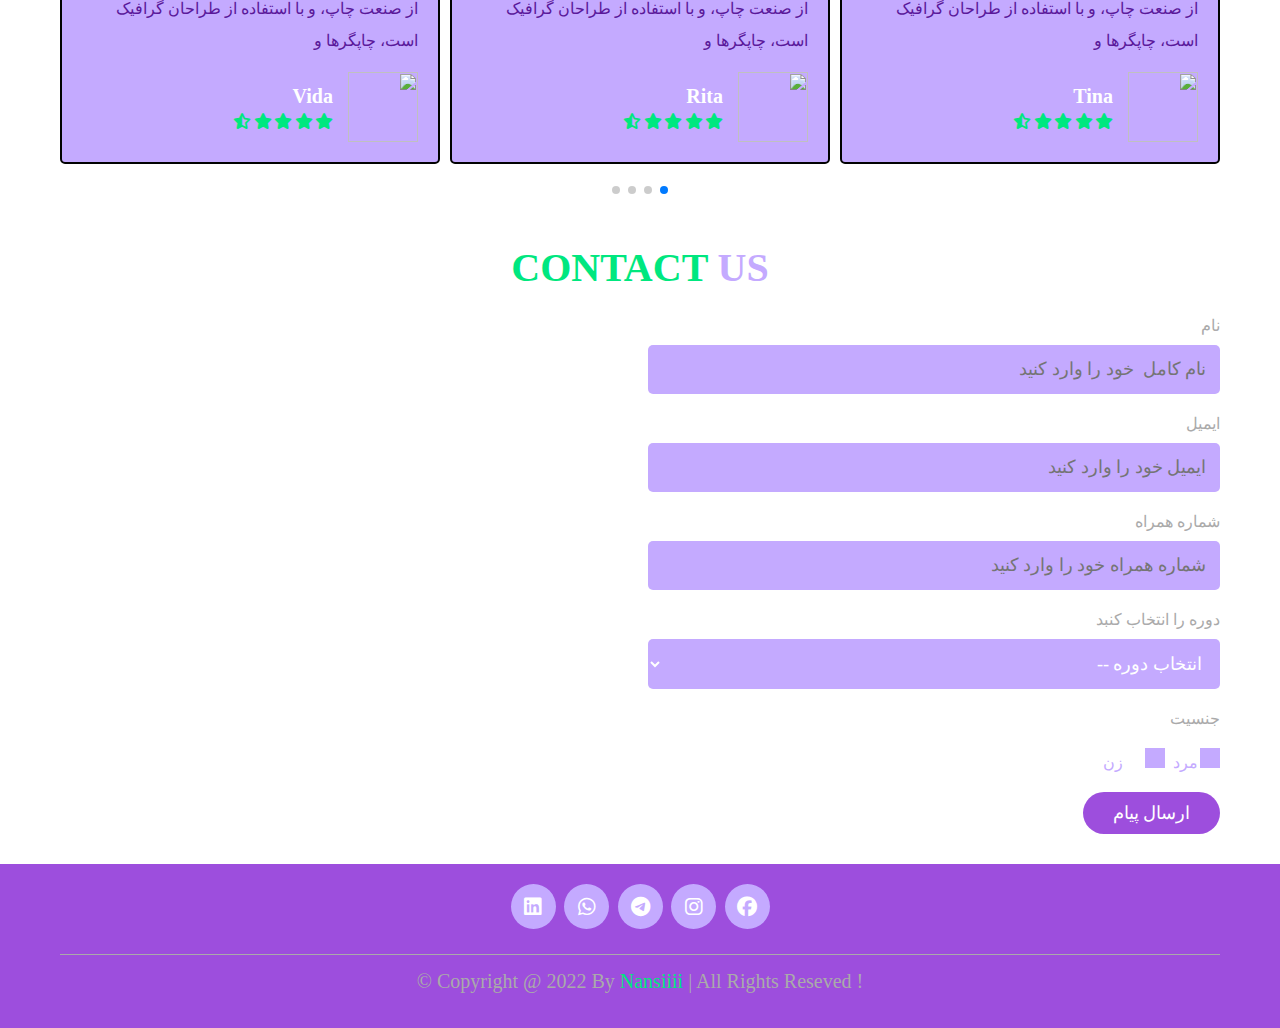
==== commit 6cb5f580: "d" ====
--- a/index.html
+++ b/index.html
@@ -7,8 +7,6 @@
     <!-- font awesome cdn link -->
     <link rel="stylesheet" href="https://cdnjs.cloudflare.com/ajax/libs/font-awesome/6.3.0/css/all.min.css">
 
-    <!-- <link rel="stylesheet" href="/localcdn/cdnlocal.css"> -->
-
     <!-- custom css file link -->
     <link rel="stylesheet" href="css/style.css">
     <title>Home</title>
@@ -17,6 +15,17 @@
 />
 </head>
 <body>
+    <div id="loader-wrapper">
+        <div id="loader">
+            <p>l</p>
+            <p>o</p>
+            <p>a</p>
+            <p>d</p>
+            <p>i</p>
+            <p>n</p>
+            <p>g</p>
+        </div>
+    </div>
     <!-- header Start -->
     <header class="header">
 
@@ -26,7 +35,7 @@
 
             <nav class="navbar">
                 <a href="#contact">ارتباط با ما</a>
-                <a href="#about">درباره ما</a>
+                <a href="#dic">دیکشنری</a>
                 <a href="#teachers">اساتید</a>
                 <a href="#courses">دوره ها</a>
                 <a href="pages/login-form.html">ورود | عضویت</a>
@@ -102,21 +111,15 @@
     </section>
     <!-- counter section End -->
 
-    <!-- about section Start -->
-
-    <section class="about" id="about">
+    <!-- dictionary section Start -->
+
+    <section class="about" id="dic">
         <div class="row">
             <div class="image">
                 <img src="images/grapy-online-appointment-with-a-psychologist.png" alt="online-appointment">
             </div>
 
             <div class="content">
-                <!-- <h3>چرا ما را انتخاب کنید؟</h3>
-                <p>
-                    لورم ایپسوم متن ساختگی با تولید سادگی نامفهوم از صنعت چاپ، 
-                    و با استفاده از طراحان گرافیک است، چاپگرها و 
-                </p>
-                <a href="contact" class="btn">ارتباط با ما</a> -->
                 
                 <div class="dictionary">
                     <h2 id="dic-title">Dictionary</h2>
@@ -148,7 +151,7 @@
     </section>
 
 
-    <!-- about section End -->
+    <!-- dictionary section End -->
 
     <!-- courses section Start -->
     <section class="courses" id="courses">
@@ -298,12 +301,11 @@
 
 
 
-    <!-- swioer js link -->
+    <!-- swiper js link -->
     <script src="https://cdn.jsdelivr.net/npm/swiper@9/swiper-bundle.min.js"></script>
     <!-- custom js file link -->
     <script src="js/app.js"></script>
     <script src="js/dic-app.js"></script>
-    <!-- <script src="js/test.js"></script> -->
     
 </body>
 </html>